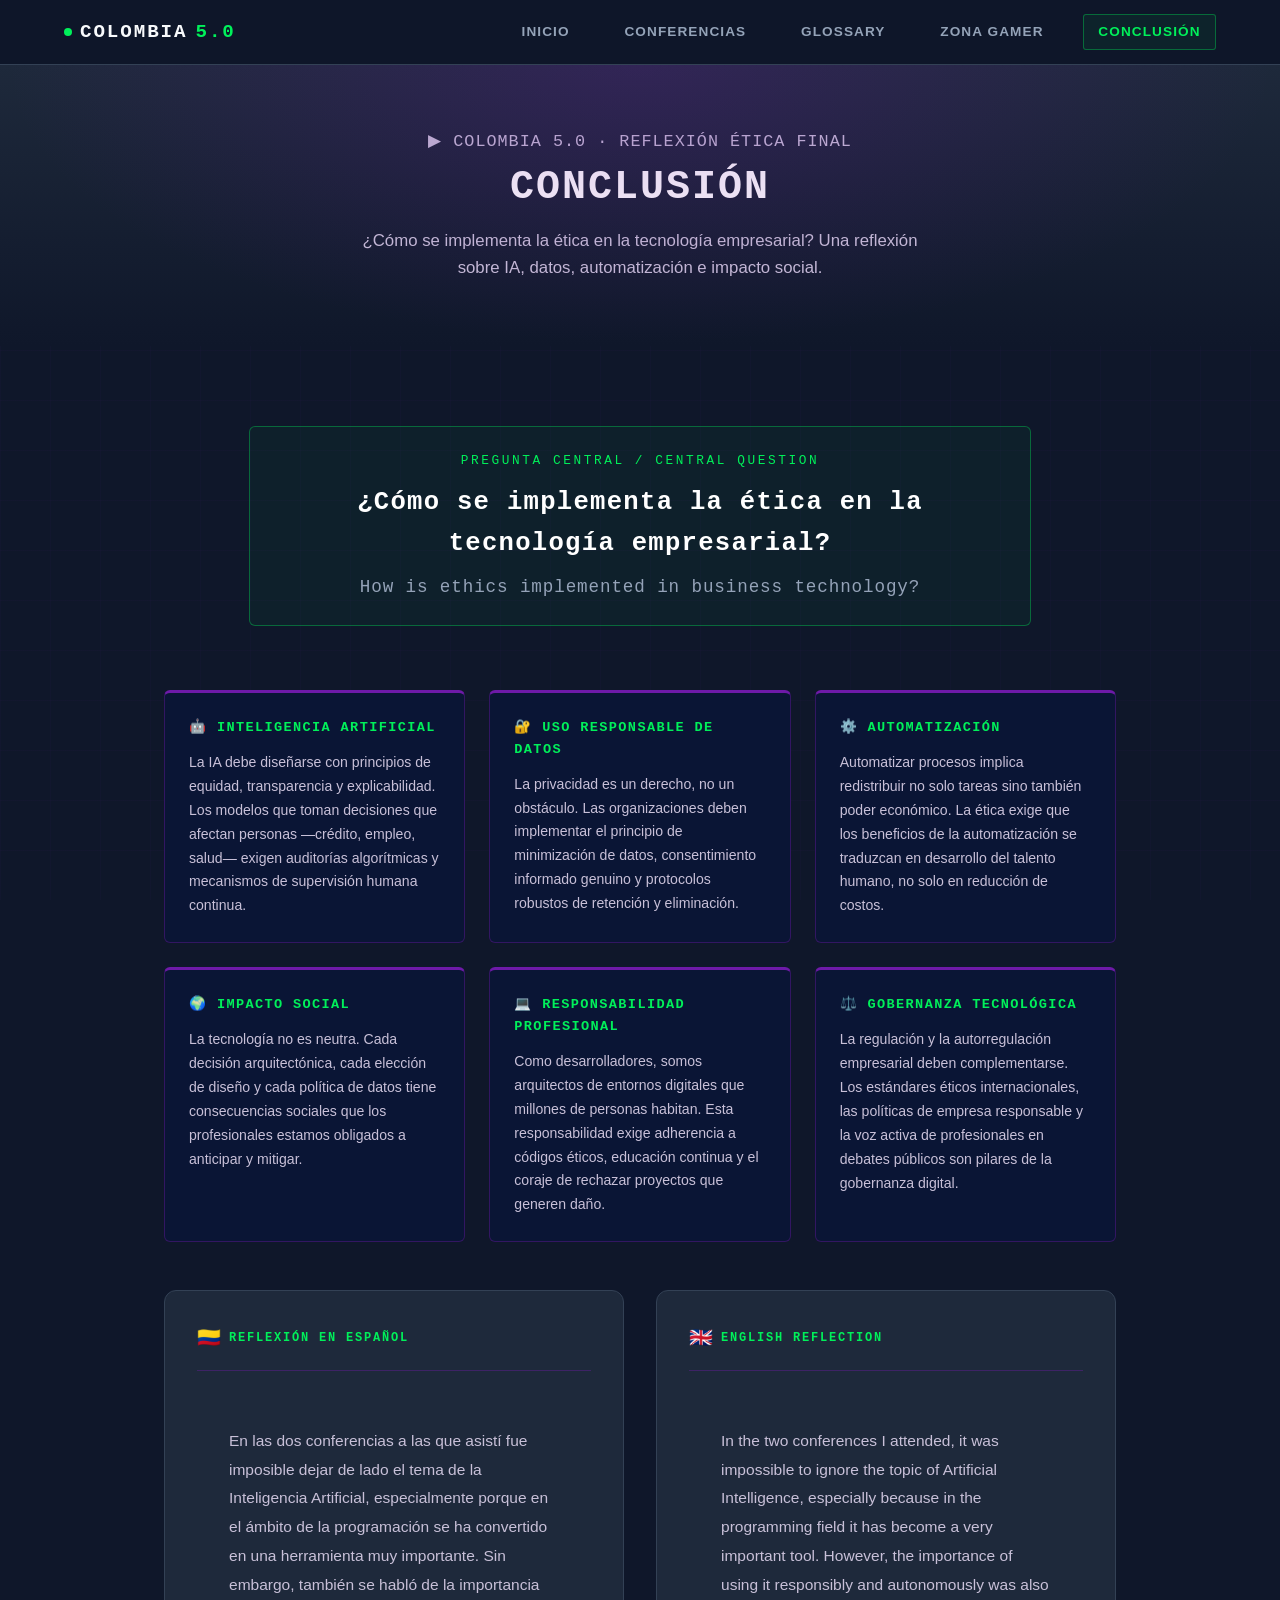
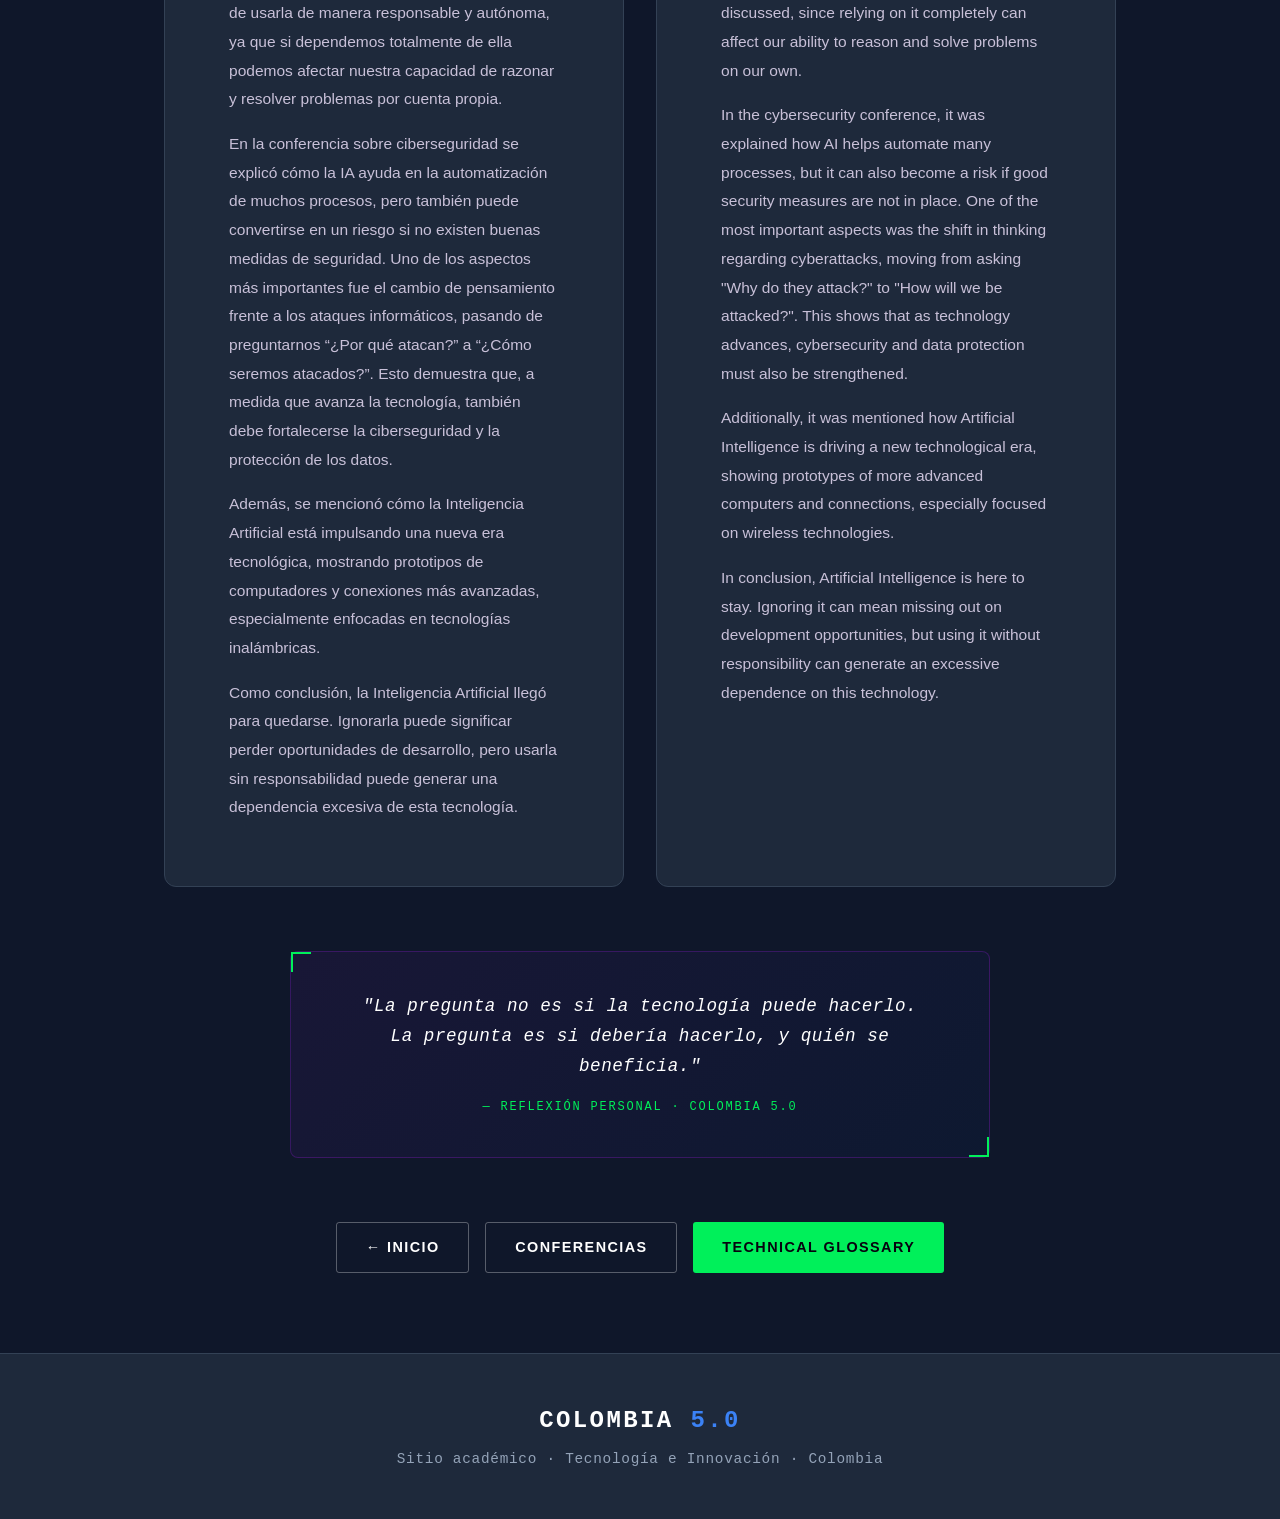
==== conclusiones.html @ 5ef591ad "Actualización de apartados,imagenes e información" ====
<!DOCTYPE html>
<html lang="es">
<head>
  <meta charset="UTF-8" />
  <meta name="viewport" content="width=device-width, initial-scale=1.0" />
  <meta name="description" content="Conclusión – Ética en la Tecnología Empresarial. Reflexión académica Colombia 5.0." />
  <title>Conclusión | Colombia 5.0</title>
  <link rel="stylesheet" href="styles.css" />
</head>
<body>

<div class="grid-bg" aria-hidden="true"></div>

<!-- NAVBAR -->
<nav class="navbar" role="navigation" aria-label="Navegación principal">
  <a href="index.html" class="nav-logo">
    <div class="logo-dot" aria-hidden="true"></div>
    COLOMBIA <span class="logo-accent">5.0</span>
  </a>
  <ul class="nav-links" id="nav-links">
    <li><a href="index.html">Inicio</a></li>
    <li><a href="conferencias.html">Conferencias</a></li>
    <li><a href="glosario.html">Glossary</a></li>
    <li><a href="zonaGamer.html">Zona Gamer</a></li>
    <li><a href="conclusiones.html">Conclusión</a></li>
  </ul>
  <button class="nav-hamburger" id="hamburger" aria-label="Abrir menú">
    <span></span><span></span><span></span>
  </button>
</nav>

<!-- PAGE HEADER -->
<header class="page-header">
  <p class="page-header-eyebrow">▶ Colombia 5.0 · Reflexión Ética Final</p>
  <h1>Conclusión</h1>
  <p>¿Cómo se implementa la ética en la tecnología empresarial? Una reflexión sobre IA, datos, automatización e impacto social.</p>
</header>

<main>
<section class="section">
<div class="container container-custom">

  <!-- MAIN QUESTION -->
  <div class="reveal question-section">
    <div class="question-box">
      <p class="question-label">Pregunta Central / Central Question</p>
      <h2 class="question-title">
        ¿Cómo se implementa la ética en la tecnología empresarial?
      </h2>
      <p class="question-subtitle">
        How is ethics implemented in business technology?
      </p>
    </div>
  </div>

  <!-- ETHICAL PILLARS GRID -->
  <div class="conclusion-grid reveal">
    <div class="conclusion-pillar">
      <h4>🤖 Inteligencia Artificial</h4>
      <p>La IA debe diseñarse con principios de equidad, transparencia y explicabilidad. Los modelos que toman decisiones que afectan personas —crédito, empleo, salud— exigen auditorías algorítmicas y mecanismos de supervisión humana continua.</p>
    </div>
    <div class="conclusion-pillar">
      <h4>🔐 Uso Responsable de Datos</h4>
      <p>La privacidad es un derecho, no un obstáculo. Las organizaciones deben implementar el principio de minimización de datos, consentimiento informado genuino y protocolos robustos de retención y eliminación.</p>
    </div>
    <div class="conclusion-pillar">
      <h4>⚙️ Automatización</h4>
      <p>Automatizar procesos implica redistribuir no solo tareas sino también poder económico. La ética exige que los beneficios de la automatización se traduzcan en desarrollo del talento humano, no solo en reducción de costos.</p>
    </div>
    <div class="conclusion-pillar">
      <h4>🌍 Impacto Social</h4>
      <p>La tecnología no es neutra. Cada decisión arquitectónica, cada elección de diseño y cada política de datos tiene consecuencias sociales que los profesionales estamos obligados a anticipar y mitigar.</p>
    </div>
    <div class="conclusion-pillar">
      <h4>💻 Responsabilidad Profesional</h4>
      <p>Como desarrolladores, somos arquitectos de entornos digitales que millones de personas habitan. Esta responsabilidad exige adherencia a códigos éticos, educación continua y el coraje de rechazar proyectos que generen daño.</p>
    </div>
    <div class="conclusion-pillar">
      <h4>⚖️ Gobernanza Tecnológica</h4>
      <p>La regulación y la autorregulación empresarial deben complementarse. Los estándares éticos internacionales, las políticas de empresa responsable y la voz activa de profesionales en debates públicos son pilares de la gobernanza digital.</p>
    </div>
  </div>

  <!-- BILINGUAL FULL REFLECTION -->
  <div class="bilingual-grid reveal bilingual-grid-custom">

    <!-- ESPAÑOL -->
    <div class="lang-panel">
      <div class="lang-panel-header">
        <span class="lang-flag">🇨🇴</span>
        <span class="lang-label">Reflexión en Español</span>
      </div>

      <div class="conclusion-block-body">
        <p>
          En las dos conferencias a las que asistí fue imposible dejar de lado el tema de la Inteligencia Artificial, especialmente porque en el ámbito de la programación se ha convertido en una herramienta muy importante. Sin embargo, también se habló de la importancia de usarla de manera responsable y autónoma, ya que si dependemos totalmente de ella podemos afectar nuestra capacidad de razonar y resolver problemas por cuenta propia.
        </p>
        <p>
          En la conferencia sobre ciberseguridad se explicó cómo la IA ayuda en la automatización de muchos procesos, pero también puede convertirse en un riesgo si no existen buenas medidas de seguridad. Uno de los aspectos más importantes fue el cambio de pensamiento frente a los ataques informáticos, pasando de preguntarnos “¿Por qué atacan?” a “¿Cómo seremos atacados?”. Esto demuestra que, a medida que avanza la tecnología, también debe fortalecerse la ciberseguridad y la protección de los datos.
        </p>
        <p>
          Además, se mencionó cómo la Inteligencia Artificial está impulsando una nueva era tecnológica, mostrando prototipos de computadores y conexiones más avanzadas, especialmente enfocadas en tecnologías inalámbricas.
        </p>
        <p>
          Como conclusión, la Inteligencia Artificial llegó para quedarse. Ignorarla puede significar perder oportunidades de desarrollo, pero usarla sin responsabilidad puede generar una dependencia excesiva de esta tecnología.
        </p>
      </div>
    </div>

    <!-- ENGLISH -->
    <div class="lang-panel">
      <div class="lang-panel-header">
        <span class="lang-flag">🇬🇧</span>
        <span class="lang-label">English Reflection</span>
      </div>

      <div class="conclusion-block-body">
        <p>
          In the two conferences I attended, it was impossible to ignore the topic of Artificial Intelligence, especially because in the programming field it has become a very important tool. However, the importance of using it responsibly and autonomously was also discussed, since relying on it completely can affect our ability to reason and solve problems on our own.
        </p>
        <p>
          In the cybersecurity conference, it was explained how AI helps automate many processes, but it can also become a risk if good security measures are not in place. One of the most important aspects was the shift in thinking regarding cyberattacks, moving from asking "Why do they attack?" to "How will we be attacked?". This shows that as technology advances, cybersecurity and data protection must also be strengthened.
        </p>
        <p>
          Additionally, it was mentioned how Artificial Intelligence is driving a new technological era, showing prototypes of more advanced computers and connections, especially focused on wireless technologies.
        </p>
        <p>
          In conclusion, Artificial Intelligence is here to stay. Ignoring it can mean missing out on development opportunities, but using it without responsibility can generate an excessive dependence on this technology.
        </p>
      </div>
    </div>

  </div><!-- /bilingual-grid -->

  <!-- CLOSING QUOTE -->
  <div class="reveal quote-section">
    <div class="quote-box">
      <div class="corner-accent corner-tl" aria-hidden="true"></div>
      <div class="corner-accent corner-br" aria-hidden="true"></div>
      <p class="quote-text">
        "La pregunta no es si la tecnología puede hacerlo.<br>La pregunta es si debería hacerlo, y quién se beneficia."
      </p>
      <p class="quote-author">
        — Reflexión personal · Colombia 5.0
      </p>
    </div>
  </div>

  <!-- NAV LINKS BACK -->
  <div class="reveal nav-links-back">
    <a href="index.html" class="btn btn-outline">← Inicio</a>
    <a href="conferencias.html" class="btn btn-outline">Conferencias</a>
    <a href="glosario.html" class="btn btn-primary">Technical Glossary</a>
  </div>

</div>
</section>
</main>

<!-- FOOTER -->
<footer>
  <div class="footer-logo">COLOMBIA <span>5.0</span></div>
  <p class="footer-text">Sitio académico · Tecnología e Innovación · Colombia</p>
</footer>

<script src="main.js"></script>
</body>
</html>
---- styles.css ----
/* =============================================
   COLOMBIA 5.0 - MAIN STYLESHEET
   Futuristic Tech Event Website
   ============================================= */

/* ---- CSS VARIABLES ---- */
:root {
  --purple-main: #6E1AA8;
  --purple-dark: #4C0F78;
  --green-neon: #00F05A;
  --blue-dark: #062D6F;
  --white: #FFFFFF;
  --light-gray: #F4F4F4;

  --bg-base: #07020F;
  --bg-card: #0F0520;
  --bg-card2: #0A1535;
  --text-body: #C8C0D8;
  --text-muted: #7A6F90;
  --border-glow: rgba(110, 26, 168, 0.4);
  --border-green: rgba(0, 240, 90, 0.35);

  --font-display: 'Orbitron', 'Courier New', monospace;
  --font-body: 'Rajdhani', 'Segoe UI', sans-serif;
  --font-mono: 'Share Tech Mono', 'Courier New', monospace;

  --transition: all 0.3s cubic-bezier(0.25, 0.46, 0.45, 0.94);
  --glow-purple: 0 0 20px rgba(110, 26, 168, 0.6), 0 0 40px rgba(110, 26, 168, 0.3);
  --glow-green: 0 0 20px rgba(0, 240, 90, 0.5), 0 0 40px rgba(0, 240, 90, 0.2);
}

/* ---- GOOGLE FONTS ---- */
@import url('https://fonts.googleapis.com/css2?family=Orbitron:wght@400;600;700;900&family=Rajdhani:wght@300;400;500;600;700&family=Share+Tech+Mono&display=swap');

/* ---- RESET & BASE ---- */
*, *::before, *::after {
  box-sizing: border-box;
  margin: 0;
  padding: 0;
}

html {
  scroll-behavior: smooth;
  font-size: 16px;
}

/* =========================================
   ESTILOS ESPECÍFICOS DE INICIO (INDEX)
========================================= */

.about-grid-custom {
  display: grid;
  grid-template-columns: 1fr 1.2fr;
  gap: 3rem;
  align-items: start;
}

.about-text-mb {
  color: var(--text-body);
  line-height: 1.85;
  margin-bottom: 1rem;
  font-size: 1rem;
}

.about-text-no-mb {
  color: var(--text-body);
  line-height: 1.85;
  font-size: 1rem;
}

.text-white-strong {
  color: var(--white);
}

.objectives-wrapper {
  margin-top: 1.5rem;
  display: flex;
  flex-direction: column;
  gap: 0.75rem;
}

.objective-card {
  display: flex;
  align-items: center;
  gap: 0.75rem;
  padding: 0.75rem 1rem;
  background: var(--bg-card);
  border: 1px solid var(--border-glow);
  border-radius: 4px;
}

.objective-icon {
  color: var(--green-neon);
  font-size: 1.3rem;
}

.objective-title {
  font-family: var(--font-display);
  font-size: 0.75rem;
  color: var(--white);
  text-transform: uppercase;
  letter-spacing: 0.08em;
}

.objective-desc {
  font-size: 0.85rem;
  color: var(--text-muted);
}

.delay-1 { transition-delay: 0.1s; }
.delay-2 { transition-delay: 0.2s; }
.delay-3 { transition-delay: 0.3s; }
.delay-4 { transition-delay: 0.4s; }
.delay-5 { transition-delay: 0.5s; }

.section-objective-custom {
  background: linear-gradient(180deg, transparent, rgba(110,26,168,0.05), transparent);
}

.container-objective-custom {
  max-width: 850px;
  text-align: center;
}

.divider-objective-custom {
  margin: 1rem auto 2rem;
}

.objective-text-mb-15 {
  color: var(--text-body);
  line-height: 1.85;
  font-size: 1rem;
  margin-bottom: 1.5rem;
}

.objective-text-mb-20 {
  color: var(--text-body);
  line-height: 1.85;
  font-size: 1rem;
  margin-bottom: 2rem;
}

body {
  background-color: var(--bg-base);
  color: var(--text-body);
  font-family: var(--font-body);
  font-size: 1rem;
  line-height: 1.7;
  overflow-x: hidden;
}

/* Scrollbar */
::-webkit-scrollbar { width: 6px; }
::-webkit-scrollbar-track { background: var(--bg-base); }
::-webkit-scrollbar-thumb { background: var(--purple-main); border-radius: 3px; }
::-webkit-scrollbar-thumb:hover { background: var(--green-neon); }

/* ---- UTILITY ---- */
.container {
  max-width: 1200px;
  margin: 0 auto;
  padding: 0 1.5rem;
}

.section {
  padding: 5rem 0;
}

.section-title {
  font-family: var(--font-display);
  font-size: clamp(1.4rem, 3vw, 2rem);
  font-weight: 700;
  color: var(--white);
  text-transform: uppercase;
  letter-spacing: 0.1em;
  margin-bottom: 0.5rem;
}

.section-title span {
  color: var(--green-neon);
}

.section-subtitle {
  font-size: 1rem;
  color: var(--text-muted);
  font-family: var(--font-mono);
  margin-bottom: 3rem;
  letter-spacing: 0.05em;
}

.divider {
  width: 60px;
  height: 3px;
  background: linear-gradient(90deg, var(--green-neon), var(--purple-main));
  margin: 1rem 0 2rem;
  border-radius: 2px;
}

.tag {
  display: inline-block;
  padding: 0.2rem 0.7rem;
  background: rgba(0, 240, 90, 0.1);
  border: 1px solid var(--green-neon);
  color: var(--green-neon);
  font-family: var(--font-mono);
  font-size: 0.75rem;
  border-radius: 2px;
  margin: 0.2rem;
  letter-spacing: 0.05em;
}

.badge {
  display: inline-block;
  padding: 0.25rem 0.75rem;
  background: rgba(110, 26, 168, 0.3);
  border: 1px solid var(--purple-main);
  color: var(--white);
  font-family: var(--font-mono);
  font-size: 0.7rem;
  border-radius: 2px;
  letter-spacing: 0.1em;
  text-transform: uppercase;
}

/* ---- GRID BG OVERLAY ---- */
.grid-bg {
  position: fixed;
  inset: 0;
  pointer-events: none;
  z-index: 0;
  background-image:
    linear-gradient(rgba(110, 26, 168, 0.04) 1px, transparent 1px),
    linear-gradient(90deg, rgba(110, 26, 168, 0.04) 1px, transparent 1px);
  background-size: 50px 50px;
}

/* ---- NAVBAR ---- */
.navbar {
  position: fixed;
  top: 0;
  left: 0;
  right: 0;
  z-index: 1000;
  padding: 0 1.5rem;
  height: 65px;
  display: flex;
  align-items: center;
  justify-content: space-between;
  background: rgba(7, 2, 15, 0.85);
  backdrop-filter: blur(12px);
  border-bottom: 1px solid var(--border-glow);
  transition: var(--transition);
}

.navbar.scrolled {
  background: rgba(7, 2, 15, 0.97);
  box-shadow: 0 4px 30px rgba(110, 26, 168, 0.25);
}

.nav-logo {
  font-family: var(--font-display);
  font-weight: 900;
  font-size: 1.1rem;
  color: var(--white);
  text-decoration: none;
  letter-spacing: 0.1em;
  display: flex;
  align-items: center;
  gap: 0.5rem;
}

.nav-logo .logo-accent {
  color: var(--green-neon);
}

.nav-logo .logo-dot {
  width: 8px;
  height: 8px;
  background: var(--green-neon);
  border-radius: 50%;
  animation: pulse-dot 2s infinite;
}

@keyframes pulse-dot {
  0%, 100% { opacity: 1; box-shadow: 0 0 0 0 rgba(0,240,90,0.5); }
  50% { opacity: 0.7; box-shadow: 0 0 0 6px rgba(0,240,90,0); }
}

.nav-links {
  display: flex;
  list-style: none;
  gap: 0.25rem;
  align-items: center;
}

.nav-links a {
  display: block;
  padding: 0.4rem 0.9rem;
  color: var(--text-body);
  text-decoration: none;
  font-family: var(--font-body);
  font-weight: 600;
  font-size: 0.85rem;
  letter-spacing: 0.08em;
  text-transform: uppercase;
  border-radius: 3px;
  border: 1px solid transparent;
  transition: var(--transition);
  position: relative;
}

.nav-links a:hover,
.nav-links a.active {
  color: var(--green-neon);
  border-color: var(--border-green);
  background: rgba(0, 240, 90, 0.06);
}

.nav-hamburger {
  display: none;
  flex-direction: column;
  gap: 5px;
  cursor: pointer;
  padding: 5px;
  background: none;
  border: none;
}

.nav-hamburger span {
  display: block;
  width: 25px;
  height: 2px;
  background: var(--white);
  transition: var(--transition);
  border-radius: 2px;
}

.nav-hamburger.open span:nth-child(1) { transform: translateY(7px) rotate(45deg); }
.nav-hamburger.open span:nth-child(2) { opacity: 0; }
.nav-hamburger.open span:nth-child(3) { transform: translateY(-7px) rotate(-45deg); }

/* ---- HERO ---- */
.hero {
  position: relative;
  min-height: 100vh;
  display: flex;
  align-items: center;
  overflow: hidden;
}

.hero-bg {
  position: absolute;
  inset: 0;
  background-image: url('../media/imagen_inicial.jpeg');
  background-size: cover;
  background-position: center;
  background-repeat: no-repeat;
  filter: brightness(0.25) saturate(1.4);
  transform: scale(1.05);
  transition: transform 10s ease;
}

.hero:hover .hero-bg {
  transform: scale(1.0);
}

.hero-overlay {
  position: absolute;
  inset: 0;
  background: linear-gradient(
    135deg,
    rgba(7, 2, 15, 0.9) 0%,
    rgba(76, 15, 120, 0.5) 40%,
    rgba(6, 45, 111, 0.6) 70%,
    rgba(7, 2, 15, 0.95) 100%
  );
}

.hero-content {
  position: relative;
  z-index: 2;
  padding: 2rem 1.5rem;
  max-width: 1200px;
  margin: 0 auto;
  width: 100%;
}

.hero-eyebrow {
  font-family: var(--font-mono);
  font-size: 0.8rem;
  color: var(--green-neon);
  letter-spacing: 0.25em;
  text-transform: uppercase;
  margin-bottom: 1.5rem;
  opacity: 0;
  animation: fadeInUp 0.8s 0.2s forwards;
}

.hero-title {
  font-family: var(--font-display);
  font-size: clamp(3rem, 8vw, 7rem);
  font-weight: 900;
  line-height: 0.95;
  color: var(--white);
  letter-spacing: -0.02em;
  margin-bottom: 1.5rem;
  opacity: 0;
  animation: fadeInUp 0.8s 0.4s forwards;
}

.hero-title .highlight {
  color: transparent;
  -webkit-text-stroke: 2px var(--green-neon);
  text-shadow: var(--glow-green);
}

.hero-subtitle {
  font-size: clamp(1rem, 2vw, 1.2rem);
  color: var(--text-body);
  max-width: 600px;
  line-height: 1.7;
  margin-bottom: 2.5rem;
  opacity: 0;
  animation: fadeInUp 0.8s 0.6s forwards;
}

.hero-cta {
  display: flex;
  gap: 1rem;
  flex-wrap: wrap;
  opacity: 0;
  animation: fadeInUp 0.8s 0.8s forwards;
}

.btn {
  display: inline-flex;
  align-items: center;
  gap: 0.5rem;
  padding: 0.8rem 1.8rem;
  font-family: var(--font-body);
  font-weight: 700;
  font-size: 0.9rem;
  letter-spacing: 0.1em;
  text-transform: uppercase;
  text-decoration: none;
  border-radius: 3px;
  transition: var(--transition);
  cursor: pointer;
  border: none;
  position: relative;
  overflow: hidden;
}

.btn-primary {
  background: var(--green-neon);
  color: var(--bg-base);
}

.btn-primary:hover {
  background: var(--white);
  box-shadow: var(--glow-green);
  transform: translateY(-2px);
}

.btn-outline {
  background: transparent;
  color: var(--white);
  border: 1px solid rgba(255,255,255,0.3);
}

.btn-outline:hover {
  border-color: var(--purple-main);
  color: var(--green-neon);
  background: rgba(110, 26, 168, 0.15);
  transform: translateY(-2px);
}

.hero-scroll {
  position: absolute;
  bottom: 2rem;
  left: 50%;
  transform: translateX(-50%);
  display: flex;
  flex-direction: column;
  align-items: center;
  gap: 0.5rem;
  opacity: 0;
  animation: fadeIn 1s 1.5s forwards;
}

.hero-scroll span {
  font-family: var(--font-mono);
  font-size: 0.7rem;
  color: var(--text-muted);
  letter-spacing: 0.15em;
  text-transform: uppercase;
}

.scroll-line {
  width: 1px;
  height: 50px;
  background: linear-gradient(to bottom, var(--green-neon), transparent);
  animation: scroll-line 1.5s infinite;
}

@keyframes scroll-line {
  0% { transform: scaleY(0); transform-origin: top; }
  50% { transform: scaleY(1); transform-origin: top; }
  51% { transform: scaleY(1); transform-origin: bottom; }
  100% { transform: scaleY(0); transform-origin: bottom; }
}

/* ---- KEYFRAMES ---- */
@keyframes fadeInUp {
  from { opacity: 0; transform: translateY(30px); }
  to { opacity: 1; transform: translateY(0); }
}

@keyframes fadeIn {
  from { opacity: 0; }
  to { opacity: 1; }
}

/* ---- SCROLL REVEAL ---- */
.reveal {
  opacity: 0;
  transform: translateY(40px);
  transition: opacity 0.7s ease, transform 0.7s ease;
}

.reveal.visible {
  opacity: 1;
  transform: translateY(0);
}

.reveal-left {
  opacity: 0;
  transform: translateX(-40px);
  transition: opacity 0.7s ease, transform 0.7s ease;
}

.reveal-left.visible {
  opacity: 1;
  transform: translateX(0);
}

.reveal-right {
  opacity: 0;
  transform: translateX(40px);
  transition: opacity 0.7s ease, transform 0.7s ease;
}

.reveal-right.visible {
  opacity: 1;
  transform: translateX(0);
}

/* ---- CARDS ---- */
.card {
  background: var(--bg-card);
  border: 1px solid var(--border-glow);
  border-radius: 6px;
  padding: 2rem;
  transition: var(--transition);
  position: relative;
  overflow: hidden;
}

.card::before {
  content: '';
  position: absolute;
  top: 0;
  left: 0;
  right: 0;
  height: 2px;
  background: linear-gradient(90deg, transparent, var(--purple-main), transparent);
  opacity: 0;
  transition: var(--transition);
}

.card:hover {
  border-color: var(--purple-main);
  transform: translateY(-4px);
  box-shadow: 0 15px 40px rgba(110, 26, 168, 0.2);
}

.card:hover::before {
  opacity: 1;
}

/* ---- INFO CARDS GRID ---- */
.info-grid {
  display: grid;
  grid-template-columns: repeat(auto-fit, minmax(280px, 1fr));
  gap: 1.5rem;
}

.info-card {
  background: var(--bg-card);
  border: 1px solid var(--border-glow);
  border-radius: 6px;
  padding: 2rem;
  transition: var(--transition);
}

.info-card:hover {
  border-color: var(--green-neon);
  box-shadow: 0 0 30px rgba(0, 240, 90, 0.1);
}

.info-card-icon {
  font-size: 2rem;
  margin-bottom: 1rem;
  display: block;
}

.info-card h3 {
  font-family: var(--font-display);
  font-size: 0.95rem;
  color: var(--white);
  margin-bottom: 0.75rem;
  text-transform: uppercase;
  letter-spacing: 0.08em;
}

.info-card p {
  font-size: 0.95rem;
  color: var(--text-body);
  line-height: 1.7;
}

/* ---- PAGE HEADER ---- */
.page-header {
  padding: 8rem 1.5rem 4rem;
  text-align: center;
  position: relative;
  overflow: hidden;
}

.page-header::before {
  content: '';
  position: absolute;
  inset: 0;
  background: radial-gradient(ellipse at center top, rgba(110, 26, 168, 0.25) 0%, transparent 70%);
  pointer-events: none;
}

.page-header-eyebrow {
  font-family: var(--font-mono);
  font-size: 0.8rem;
  color: var(--green-neon);
  letter-spacing: 0.25em;
  text-transform: uppercase;
  margin-bottom: 1rem;
}

.page-header h1 {
  font-family: var(--font-display);
  font-size: clamp(2rem, 5vw, 3.5rem);
  font-weight: 900;
  color: var(--white);
  letter-spacing: 0.05em;
  text-transform: uppercase;
  margin-bottom: 1rem;
}

.page-header p {
  font-size: 1.05rem;
  color: var(--text-body);
  max-width: 600px;
  margin: 0 auto;
}

/* ---- CONFERENCE LAYOUT ---- */
.conference-section {
  padding: 4rem 0;
  border-bottom: 1px solid var(--border-glow);
}

.conference-section:last-child {
  border-bottom: none;
}

.conf-header {
  display: flex;
  align-items: flex-start;
  gap: 1.5rem;
  margin-bottom: 3rem;
  flex-wrap: wrap;
}

.conf-number {
  font-family: var(--font-display);
  font-size: 4rem;
  font-weight: 900;
  color: transparent;
  -webkit-text-stroke: 1px rgba(110, 26, 168, 0.4);
  line-height: 1;
  flex-shrink: 0;
}

.conf-header-info h2 {
  font-family: var(--font-display);
  font-size: clamp(1.3rem, 3vw, 1.8rem);
  color: var(--white);
  text-transform: uppercase;
  letter-spacing: 0.05em;
  margin-bottom: 0.5rem;
}

.conf-header-info .conf-speaker {
  color: var(--green-neon);
  font-family: var(--font-mono);
  font-size: 0.9rem;
  letter-spacing: 0.1em;
  margin-bottom: 0.75rem;
}

/* Lang tabs */
.lang-tabs {
  display: flex;
  gap: 0;
  margin-bottom: 2rem;
  border: 1px solid var(--border-glow);
  border-radius: 4px;
  overflow: hidden;
  width: fit-content;
}

.lang-tab {
  padding: 0.5rem 1.5rem;
  background: none;
  border: none;
  color: var(--text-muted);
  font-family: var(--font-mono);
  font-size: 0.8rem;
  letter-spacing: 0.1em;
  text-transform: uppercase;
  cursor: pointer;
  transition: var(--transition);
}

.lang-tab.active {
  background: var(--purple-main);
  color: var(--white);
}

.lang-tab:hover:not(.active) {
  background: rgba(110, 26, 168, 0.2);
  color: var(--white);
}

.lang-content { display: none; }
.lang-content.active { display: block; }

/* Bilingual grid */
.bilingual-grid {
  display: grid;
  grid-template-columns: 1fr 1fr;
  gap: 2rem;
}

.lang-panel {
  background: var(--bg-card);
  border: 1px solid var(--border-glow);
  border-radius: 6px;
  padding: 1.5rem;
}

.lang-panel-header {
  display: flex;
  align-items: center;
  gap: 0.5rem;
  margin-bottom: 1.5rem;
  padding-bottom: 1rem;
  border-bottom: 1px solid var(--border-glow);
}

.lang-flag {
  font-size: 1.2rem;
}

.lang-label {
  font-family: var(--font-display);
  font-size: 0.75rem;
  color: var(--green-neon);
  text-transform: uppercase;
  letter-spacing: 0.15em;
}

.conf-info-row {
  display: grid;
  grid-template-columns: 1fr 1fr;
  gap: 1rem;
  margin-bottom: 1.5rem;
}

.conf-info-item label {
  display: block;
  font-family: var(--font-mono);
  font-size: 0.7rem;
  color: var(--text-muted);
  text-transform: uppercase;
  letter-spacing: 0.1em;
  margin-bottom: 0.3rem;
}

.conf-info-item p {
  font-size: 0.95rem;
  color: var(--white);
  font-weight: 600;
}

.conf-summary-label {
  font-family: var(--font-mono);
  font-size: 0.7rem;
  color: var(--text-muted);
  text-transform: uppercase;
  letter-spacing: 0.1em;
  margin-bottom: 0.5rem;
}

.conf-summary {
  font-size: 0.95rem;
  color: var(--text-body);
  line-height: 1.8;
  margin-bottom: 1.5rem;
}

.keywords-row {
  display: flex;
  flex-wrap: wrap;
  gap: 0.3rem;
}

/* ---- GALLERY ---- */
.gallery {
  margin: 2rem 0;
}

.gallery-grid {
  display: grid;
  gap: 0.75rem;
}

.gallery-grid.cols-3 {
  grid-template-columns: repeat(3, 1fr);
}

.gallery-grid.cols-4 {
  grid-template-columns: repeat(4, 1fr);
}

.gallery-grid.cols-2 {
  grid-template-columns: repeat(2, 1fr);
}

.gallery-item {
  position: relative;
  aspect-ratio: 4/3;
  overflow: hidden;
  border-radius: 4px;
  cursor: pointer;
  border: 1px solid var(--border-glow);
}

.gallery-item img {
  width: 100%;
  height: 100%;
  object-fit: cover;
  transition: transform 0.5s ease, filter 0.3s ease;
  filter: brightness(0.85) saturate(0.9);
}

.gallery-item:hover img {
  transform: scale(1.08);
  filter: brightness(1) saturate(1.2);
}

.gallery-item-overlay {
  position: absolute;
  inset: 0;
  background: rgba(110, 26, 168, 0.0);
  transition: var(--transition);
  display: flex;
  align-items: center;
  justify-content: center;
}

.gallery-item:hover .gallery-item-overlay {
  background: rgba(110, 26, 168, 0.3);
}

.gallery-zoom-icon {
  color: var(--white);
  font-size: 1.5rem;
  opacity: 0;
  transform: scale(0.8);
  transition: var(--transition);
}

.gallery-item:hover .gallery-zoom-icon {
  opacity: 1;
  transform: scale(1);
}

/* ---- LIGHTBOX ---- */
.lightbox {
  display: none;
  position: fixed;
  inset: 0;
  z-index: 9999;
  background: rgba(0, 0, 0, 0.95);
  backdrop-filter: blur(10px);
  align-items: center;
  justify-content: center;
}

.lightbox.open {
  display: flex;
}

.lightbox-img {
  max-width: 90vw;
  max-height: 85vh;
  object-fit: contain;
  border: 1px solid var(--border-glow);
  border-radius: 4px;
}

.lightbox-close {
  position: absolute;
  top: 1.5rem;
  right: 1.5rem;
  background: none;
  border: 1px solid rgba(255,255,255,0.3);
  color: var(--white);
  width: 40px;
  height: 40px;
  border-radius: 50%;
  font-size: 1.2rem;
  cursor: pointer;
  transition: var(--transition);
  display: flex;
  align-items: center;
  justify-content: center;
}

.lightbox-close:hover {
  background: var(--purple-main);
  border-color: var(--purple-main);
}

/* ---- VIDEO PLAYER ---- */
.video-wrapper {
  position: relative;
  border-radius: 6px;
  overflow: hidden;
  border: 1px solid var(--border-glow);
  background: #000;
}

.video-wrapper video {
  width: 100%;
  display: block;
}

.video-wrapper::before {
  content: '';
  position: absolute;
  inset: 0;
  border-radius: 6px;
  box-shadow: inset 0 0 0 1px rgba(110, 26, 168, 0.3);
  pointer-events: none;
  z-index: 1;
}

/* ---- GLOSSARY ---- */
.glossary-controls {
  display: flex;
  gap: 1rem;
  margin-bottom: 2rem;
  flex-wrap: wrap;
  align-items: center;
}

.search-box {
  flex: 1;
  min-width: 250px;
  position: relative;
}

.search-box input {
  width: 100%;
  padding: 0.75rem 1rem 0.75rem 2.8rem;
  background: var(--bg-card);
  border: 1px solid var(--border-glow);
  border-radius: 4px;
  color: var(--white);
  font-family: var(--font-body);
  font-size: 0.95rem;
  outline: none;
  transition: var(--transition);
}

.search-box input:focus {
  border-color: var(--purple-main);
  box-shadow: 0 0 0 3px rgba(110, 26, 168, 0.15);
}

.search-box input::placeholder {
  color: var(--text-muted);
}

.search-icon {
  position: absolute;
  left: 0.9rem;
  top: 50%;
  transform: translateY(-50%);
  color: var(--text-muted);
  font-size: 1rem;
}

.glossary-stats {
  font-family: var(--font-mono);
  font-size: 0.8rem;
  color: var(--text-muted);
  white-space: nowrap;
}

.glossary-stats span {
  color: var(--green-neon);
  font-weight: 700;
}

.glossary-table-wrap {
  overflow-x: auto;
  border-radius: 6px;
  border: 1px solid var(--border-glow);
}

.glossary-table {
  width: 100%;
  border-collapse: collapse;
  font-size: 0.9rem;
}

.glossary-table thead {
  background: rgba(110, 26, 168, 0.3);
}

.glossary-table th {
  padding: 1rem 1.2rem;
  font-family: var(--font-display);
  font-size: 0.75rem;
  color: var(--white);
  text-transform: uppercase;
  letter-spacing: 0.12em;
  text-align: left;
  white-space: nowrap;
}

.glossary-table tbody tr {
  border-bottom: 1px solid rgba(110, 26, 168, 0.15);
  transition: var(--transition);
}

.glossary-table tbody tr:hover {
  background: rgba(110, 26, 168, 0.1);
}

.glossary-table tbody tr.hidden {
  display: none;
}

.glossary-table td {
  padding: 0.9rem 1.2rem;
  vertical-align: top;
}

.term-en {
  font-family: var(--font-mono);
  font-weight: 700;
  color: var(--green-neon);
  font-size: 0.9rem;
  white-space: nowrap;
}

.term-es {
  color: var(--white);
  font-weight: 600;
}

.term-def {
  color: var(--text-body);
  line-height: 1.6;
  font-size: 0.88rem;
}

.no-results {
  text-align: center;
  padding: 3rem;
  color: var(--text-muted);
  font-family: var(--font-mono);
  font-size: 0.9rem;
  display: none;
}

/* ---- CONCLUSION ---- */
.conclusion-block {
  background: var(--bg-card);
  border: 1px solid var(--border-glow);
  border-radius: 6px;
  overflow: hidden;
  margin-bottom: 2rem;
}

.conclusion-block-header {
  padding: 1.5rem 2rem;
  background: rgba(110, 26, 168, 0.2);
  border-bottom: 1px solid var(--border-glow);
  display: flex;
  align-items: center;
  gap: 1rem;
}

.conclusion-block-header h3 {
  font-family: var(--font-display);
  font-size: 0.9rem;
  color: var(--white);
  text-transform: uppercase;
  letter-spacing: 0.1em;
}

.conclusion-block-body {
  padding: 2rem;
}

.conclusion-block-body p {
  color: var(--text-body);
  line-height: 1.85;
  margin-bottom: 1rem;
  font-size: 0.97rem;
}

.conclusion-block-body p:last-child {
  margin-bottom: 0;
}

.conclusion-grid {
  display: grid;
  grid-template-columns: repeat(auto-fit, minmax(250px, 1fr));
  gap: 1.5rem;
  margin: 2rem 0;
}

.conclusion-pillar {
  background: var(--bg-card2);
  border: 1px solid var(--border-glow);
  border-radius: 6px;
  padding: 1.5rem;
  border-top: 3px solid var(--purple-main);
  transition: var(--transition);
}

.conclusion-pillar:hover {
  border-top-color: var(--green-neon);
  transform: translateY(-3px);
}

.conclusion-pillar h4 {
  font-family: var(--font-display);
  font-size: 0.85rem;
  color: var(--green-neon);
  text-transform: uppercase;
  letter-spacing: 0.1em;
  margin-bottom: 0.75rem;
}

.conclusion-pillar p {
  font-size: 0.88rem;
  color: var(--text-body);
  line-height: 1.7;
}

/* ---- GAMER ZONE ---- */
.gamer-hero {
  position: relative;
  padding: 8rem 1.5rem 5rem;
  text-align: center;
  overflow: hidden;
}

.gamer-hero::before {
  content: '';
  position: absolute;
  inset: 0;
  background: radial-gradient(ellipse at 60% 50%, rgba(0, 240, 90, 0.12) 0%, rgba(110, 26, 168, 0.2) 40%, transparent 70%);
  pointer-events: none;
}

.gamer-stats {
  display: grid;
  grid-template-columns: repeat(auto-fit, minmax(150px, 1fr));
  gap: 1rem;
  margin: 3rem 0;
}

.stat-box {
  background: var(--bg-card);
  border: 1px solid var(--border-glow);
  border-radius: 6px;
  padding: 1.5rem;
  text-align: center;
  transition: var(--transition);
}

.stat-box:hover {
  border-color: var(--green-neon);
  box-shadow: 0 0 20px rgba(0, 240, 90, 0.1);
}

.stat-number {
  font-family: var(--font-display);
  font-size: 2.5rem;
  font-weight: 900;
  color: var(--green-neon);
  line-height: 1;
  margin-bottom: 0.5rem;
}

.stat-label {
  font-family: var(--font-mono);
  font-size: 0.7rem;
  color: var(--text-muted);
  text-transform: uppercase;
  letter-spacing: 0.1em;
}

/* ---- FOOTER ---- */
footer {
  background: var(--bg-card);
  border-top: 1px solid var(--border-glow);
  padding: 2rem 1.5rem;
  text-align: center;
}

.footer-logo {
  font-family: var(--font-display);
  font-size: 1.2rem;
  color: var(--white);
  letter-spacing: 0.1em;
  margin-bottom: 0.5rem;
}

.footer-logo span {
  color: var(--green-neon);
}

.footer-text {
  font-family: var(--font-mono);
  font-size: 0.75rem;
  color: var(--text-muted);
  letter-spacing: 0.05em;
}


/* =========================================
   VARIABLES GLOBALES Y RESET
========================================= */
:root {
  --bg-color: #0f172a;
  --panel-bg: #1e293b;
  --text-main: #f8fafc;
  --text-muted: #94a3b8;
  --accent: #3b82f6;
  --accent-hover: #2563eb;
  --border-color: #334155;
  --font-main: 'Segoe UI', Roboto, Helvetica, Arial, sans-serif;
}

* {
  margin: 0;
  padding: 0;
  box-sizing: border-box;
}

body {
  background-color: var(--bg-color);
  color: var(--text-main);
  font-family: var(--font-main);
  line-height: 1.6;
}

/* =========================================
   NAVBAR Y HEADER
========================================= */
.navbar {
  display: flex;
  justify-content: space-between;
  align-items: center;
  padding: 1rem 5%;
  background-color: rgba(15, 23, 42, 0.9);
  backdrop-filter: blur(10px);
  position: sticky;
  top: 0;
  z-index: 100;
  border-bottom: 1px solid var(--border-color);
}

.nav-logo {
  text-decoration: none;
  color: var(--text-main);
  font-weight: bold;
  font-size: 1.2rem;
  display: flex;
  align-items: center;
  gap: 0.5rem;
}

.logo-dot {
  width: 10px;
  height: 10px;
  background-color: var(--accent);
  border-radius: 50%;
}

.logo-accent {
  color: var(--accent);
}

.nav-links {
  list-style: none;
  display: flex;
  gap: 1.5rem;
}

.nav-links a {
  text-decoration: none;
  color: var(--text-muted);
  transition: color 0.3s;
}

.nav-links a:hover {
  color: var(--accent);
}

.page-header {
  text-align: center;
  padding: 4rem 1rem;
  background: linear-gradient(to bottom, #1e293b, #0f172a);
}

.page-header h1 {
  font-size: 2.5rem;
  margin-bottom: 0.5rem;
}

.page-header-eyebrow {
  color: var(--accent);
  font-size: 0.9rem;
  text-transform: uppercase;
  letter-spacing: 1px;
  margin-bottom: 1rem;
}

/* =========================================
   CONTENEDOR Y CONFERENCIAS
========================================= */
.container {
  max-width: 1200px;
  margin: 0 auto;
  padding: 0 1.5rem;
}

.conference-section {
  padding: 4rem 0;
}

.conf-header {
  display: flex;
  gap: 2rem;
  margin-bottom: 2rem;
  align-items: flex-start;
}

.conf-number {
  font-size: 4rem;
  font-weight: bold;
  color: var(--border-color);
  line-height: 1;
}

.badge {
  background-color: rgba(59, 130, 246, 0.2);
  color: var(--accent);
  padding: 0.2rem 0.8rem;
  border-radius: 20px;
  font-size: 0.8rem;
  display: inline-block;
  margin-bottom: 0.5rem;
}

.conf-speaker {
  color: var(--text-muted);
  margin-top: 0.3rem;
}

/* =========================================
   GALERÍAS Y VIDEOS
========================================= */
.section-subtitle {
  color: var(--accent);
  font-family: monospace;
  margin-bottom: 1rem;
}

.video-section {
  margin-bottom: 2rem;
}

.video-wrapper video {
  width: 100%;
  border-radius: 8px;
  border: 1px solid var(--border-color);
  background-color: #000;
}

.gallery-grid {
  display: grid;
  gap: 1rem;
  margin-bottom: 2rem;
}

.cols-3 { grid-template-columns: repeat(auto-fit, minmax(300px, 1fr)); }
.cols-4 { grid-template-columns: repeat(auto-fit, minmax(250px, 1fr)); }

.gallery-item {
  position: relative;
  border-radius: 8px;
  overflow: hidden;
  cursor: pointer;
}

.gallery-item img {
  width: 100%;
  height: 100%;
  object-fit: cover;
  display: block;
  transition: transform 0.3s;
}

.gallery-item:hover img {
  transform: scale(1.05);
}

/* =========================================
   PANELES BILINGÜES Y ETIQUETAS
========================================= */
.bilingual-grid {
  display: grid;
  grid-template-columns: repeat(auto-fit, minmax(350px, 1fr));
  gap: 2rem;
}

.lang-panel {
  background-color: var(--panel-bg);
  padding: 2rem;
  border-radius: 12px;
  border: 1px solid var(--border-color);
}

.lang-panel-header {
  display: flex;
  align-items: center;
  gap: 0.5rem;
  margin-bottom: 1.5rem;
  font-weight: bold;
  font-size: 1.2rem;
}

.conf-info-row {
  display: flex;
  flex-direction: column;
  gap: 1rem;
  margin-bottom: 1.5rem;
}

.conf-info-item label {
  font-size: 0.8rem;
  color: var(--text-muted);
  text-transform: uppercase;
}

.topic-header {
  display: flex;
  gap: 1rem;
  align-items: center;
  margin-bottom: 1.5rem;
  padding: 1rem;
  background-color: rgba(0,0,0,0.2);
  border-radius: 8px;
}

.topic-icon {
  font-size: 2rem;
}

.conf-summary-label {
  font-weight: bold;
  margin-bottom: 0.5rem;
  color: var(--accent);
}

.conf-summary {
  margin-bottom: 1rem;
  color: var(--text-muted);
}

/* Contenedores de etiquetas (Reemplazo de los estilos en línea) */
.tags-container, .keywords-row {
  display: flex;
  gap: 0.5rem;
  flex-wrap: wrap;
  margin-top: 0.5rem;
}

.tag {
  background-color: var(--bg-color);
  border: 1px solid var(--border-color);
  padding: 0.3rem 0.8rem;
  border-radius: 20px;
  font-size: 0.8rem;
  color: var(--text-main);
}

/* =========================================
   SEPARADORES Y FOOTER
========================================= */
.neon-line {
  height: 1px;
  background: linear-gradient(90deg, transparent, var(--accent), transparent);
  margin: 3rem 0;
}

footer {
  text-align: center;
  padding: 3rem;
  background-color: var(--panel-bg);
  border-top: 1px solid var(--border-color);
}

.footer-logo {
  font-weight: bold;
  font-size: 1.5rem;
  margin-bottom: 0.5rem;
}

.footer-logo span {
  color: var(--accent);
}

.footer-text {
  color: var(--text-muted);
  font-size: 0.9rem;
}

/* =========================================
   LIGHTBOX (Oculto por defecto)
========================================= */
.lightbox {
  display: none; /* Se activa con JS */
  position: fixed;
  top: 0; left: 0; width: 100%; height: 100%;
  background: rgba(0,0,0,0.9);
  z-index: 1000;
  justify-content: center;
  align-items: center;
}
.lightbox.active {
  display: flex;
}
.lightbox-close {
  position: absolute;
  top: 2rem; right: 2rem;
  background: none; border: none;
  color: white; font-size: 2rem; cursor: pointer;
}
.lightbox-img {
  max-width: 90%; max-height: 90%;
  border-radius: 8px;
}

.container-custom {
  max-width: 1000px;
}

.question-section {
  text-align: center;
  margin-bottom: 4rem;
}

.question-box {
  display: inline-block;
  padding: 1.5rem 2.5rem;
  border: 1px solid var(--border-green);
  border-radius: 6px;
  background: rgba(0,240,90,0.04);
}

.question-label {
  font-family: var(--font-mono);
  font-size: 0.8rem;
  color: var(--green-neon);
  letter-spacing: 0.2em;
  text-transform: uppercase;
  margin-bottom: 0.75rem;
}

.question-title {
  font-family: var(--font-display);
  font-size: clamp(1.1rem,3vw,1.6rem);
  color: var(--white);
  font-weight: 700;
  letter-spacing: 0.05em;
  max-width: 700px;
}

.question-subtitle {
  font-family: var(--font-display);
  font-size: clamp(0.9rem,2vw,1.1rem);
  color: var(--text-muted);
  font-weight: 400;
  letter-spacing: 0.05em;
  margin-top: 0.5rem;
}

.bilingual-grid-custom {
  margin-top: 3rem;
}

.quote-section {
  margin-top: 4rem;
  text-align: center;
}

.quote-box {
  max-width: 700px;
  margin: 0 auto;
  padding: 2.5rem;
  border: 1px solid var(--border-glow);
  border-radius: 8px;
  background: linear-gradient(135deg, rgba(110,26,168,0.1), rgba(6,45,111,0.1));
  position: relative;
}

.quote-text {
  font-family: var(--font-display);
  font-size: 1.1rem;
  color: var(--white);
  line-height: 1.7;
  letter-spacing: 0.03em;
  font-style: italic;
}

.quote-author {
  font-family: var(--font-mono);
  font-size: 0.75rem;
  color: var(--green-neon);
  margin-top: 1rem;
  letter-spacing: 0.15em;
  text-transform: uppercase;
}

.nav-links-back {
  margin-top: 4rem;
  text-align: center;
  display: flex;
  justify-content: center;
  gap: 1rem;
  flex-wrap: wrap;
}



/* ---- RESPONSIVE ---- */
@media (max-width: 900px) {
  .bilingual-grid {
    grid-template-columns: 1fr;
  }
  .gallery-grid.cols-3 {
    grid-template-columns: repeat(2, 1fr);
  }
  .gallery-grid.cols-4 {
    grid-template-columns: repeat(2, 1fr);
  }
  .conf-info-row {
    grid-template-columns: 1fr;
  }
}


@media (max-width: 768px) {
  .nav-links {
    display: none;
    flex-direction: column;
    position: absolute;
    top: 65px;
    left: 0;
    right: 0;
    background: rgba(7, 2, 15, 0.98);
    border-bottom: 1px solid var(--border-glow);
    padding: 1rem;
    gap: 0.25rem;
  }

  .nav-links.open {
    display: flex;
  }

  .nav-hamburger {
    display: flex;
  }

  .hero-title {
    font-size: clamp(2.5rem, 12vw, 4rem);
  }

  .gallery-grid.cols-3,
  .gallery-grid.cols-6 {
    grid-template-columns: repeat(2, 1fr);
  }

  .gallery-grid.cols-4 {
    grid-template-columns: repeat(2, 1fr);
  }

  .conf-header {
    flex-direction: column;
    gap: 1rem;
  }
}

@media (max-width: 480px) {
  .gallery-grid.cols-3,
  .gallery-grid.cols-4,
  .gallery-grid.cols-2 {
    grid-template-columns: 1fr;
  }

  .section { padding: 3rem 0; }
}

/* ---- NEON DECORATIONS ---- */
.neon-line {
  height: 1px;
  background: linear-gradient(90deg, transparent, var(--green-neon), transparent);
  margin: 3rem 0;
  opacity: 0.4;
}

.corner-accent {
  position: absolute;
  width: 20px;
  height: 20px;
}

.corner-accent::before,
.corner-accent::after {
  content: '';
  position: absolute;
  background: var(--green-neon);
}

.corner-tl { top: 0; left: 0; }
.corner-tl::before { width: 2px; height: 100%; top: 0; left: 0; }
.corner-tl::after { width: 100%; height: 2px; top: 0; left: 0; }

.corner-br { bottom: 0; right: 0; }
.corner-br::before { width: 2px; height: 100%; bottom: 0; right: 0; }
.corner-br::after { width: 100%; height: 2px; bottom: 0; right: 0; }

/* ---- QUOTE BLOCK ---- */
.quote-block {
  border-left: 3px solid var(--green-neon);
  padding: 1rem 1.5rem;
  margin: 1.5rem 0;
  background: rgba(0, 240, 90, 0.04);
  border-radius: 0 4px 4px 0;
}

.quote-block p {
  font-size: 1rem;
  color: var(--white);
  font-style: italic;
  line-height: 1.7;
}

/* ---- TOPIC BADGE ---- */
.topic-header {
  display: flex;
  align-items: center;
  gap: 1rem;
  margin-bottom: 2rem;
  padding: 1rem 1.5rem;
  background: rgba(110, 26, 168, 0.12);
  border: 1px solid var(--border-glow);
  border-radius: 4px;
}

.topic-icon {
  font-size: 2rem;
  flex-shrink: 0;
}

.topic-header h3 {
  font-family: var(--font-display);
  font-size: 1rem;
  color: var(--white);
  text-transform: uppercase;
  letter-spacing: 0.08em;
}

.topic-header p {
  font-size: 0.85rem;
  color: var(--text-muted);
  font-family: var(--font-mono);
}
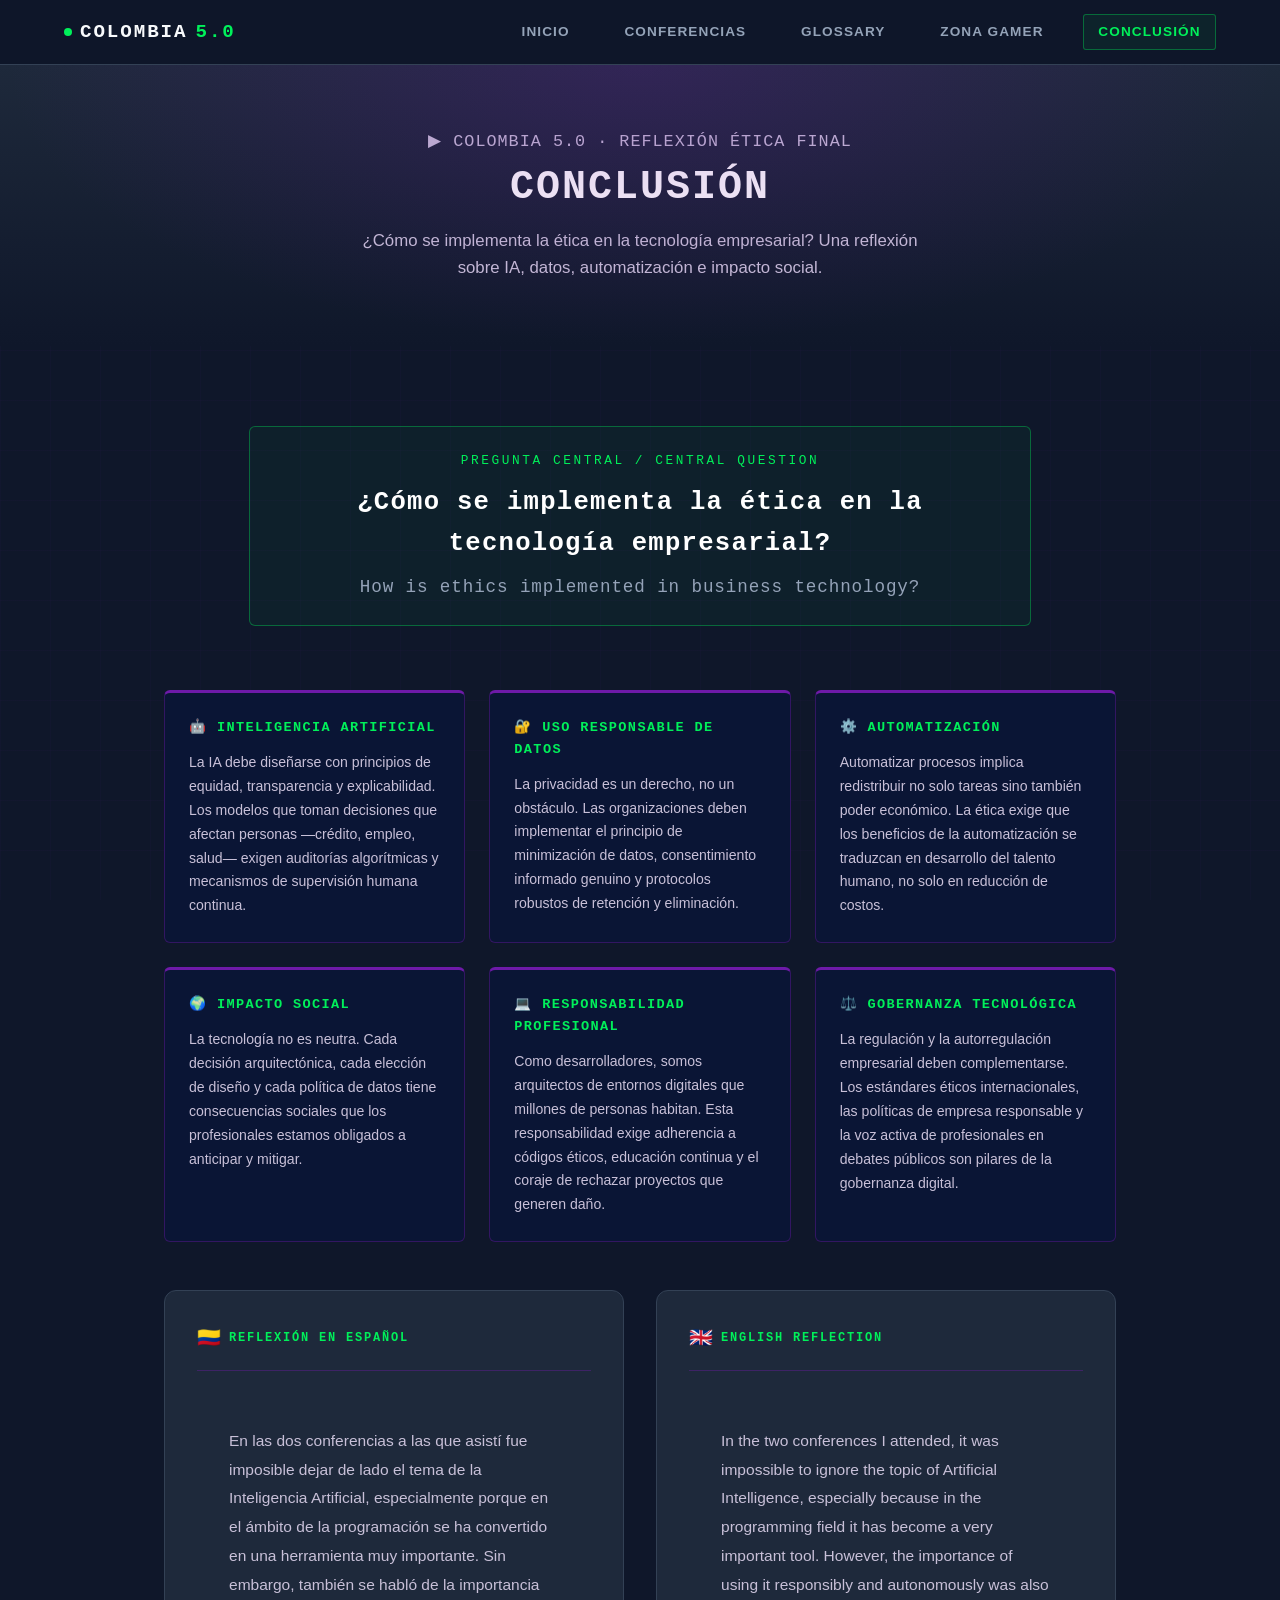
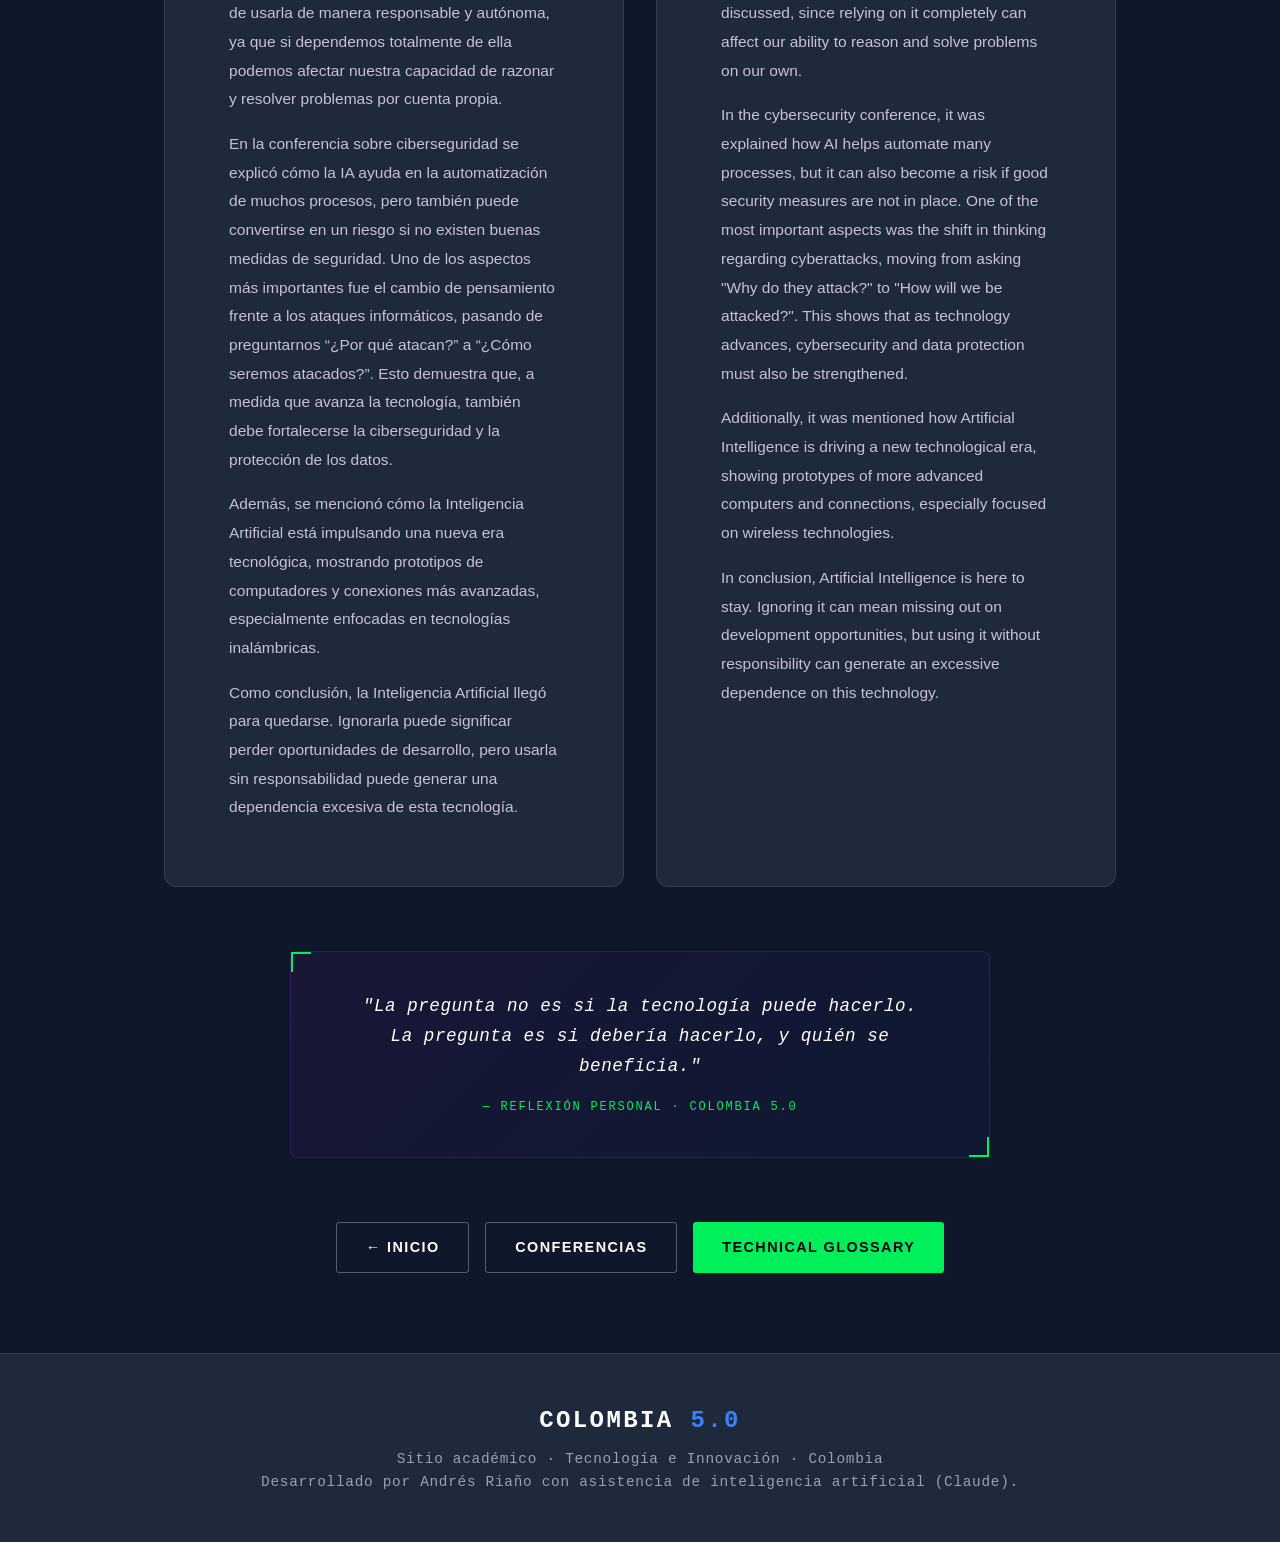
==== commit 88c62bad: "Actualizacion de footers" ====
--- a/conclusiones.html
+++ b/conclusiones.html
@@ -161,6 +161,7 @@
 <footer>
   <div class="footer-logo">COLOMBIA <span>5.0</span></div>
   <p class="footer-text">Sitio académico · Tecnología e Innovación · Colombia</p>
+  <p class="footer-text">Desarrollado por Andrés Riaño con asistencia de inteligencia artificial (Claude).</p>
 </footer>
 
 <script src="main.js"></script>
